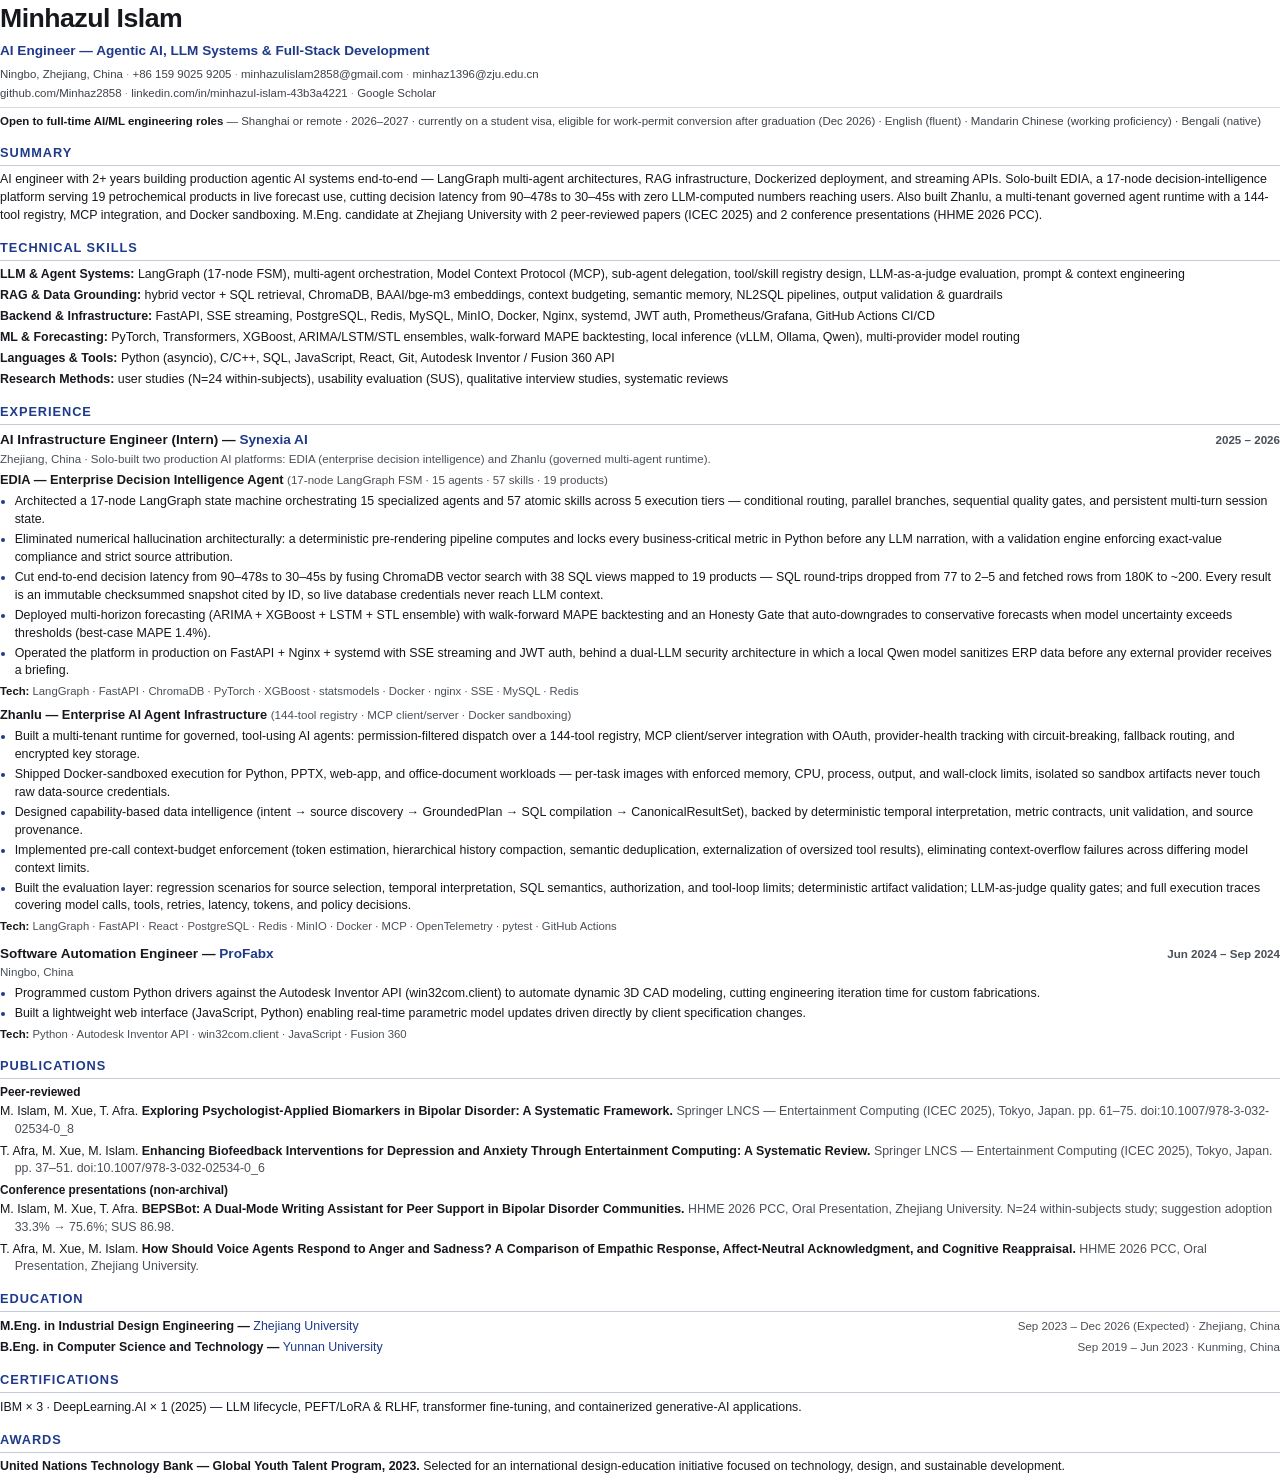
==== resume/Minhazul_Islam_Resume.html @ f7683e4e "Reposition portfolio from PhD applicant to AI Engineer (EN + ZH) Reframe the bilingual portfolio for" ====
<!DOCTYPE html>
<html lang="en">
<head>
<meta charset="UTF-8" />
<title>Minhazul Islam — AI Engineer</title>
<style>
  @page { size: A4; margin: 13mm 14mm 12mm 14mm; }

  * { box-sizing: border-box; }

  html {
    font-family: "Helvetica Neue", Helvetica, Arial, sans-serif;
    font-size: 9.3pt;
    line-height: 1.42;
    color: #16181d;
  }
  body { margin: 0; }

  /* ---------- header ---------- */
  .name {
    font-size: 20pt;
    font-weight: 700;
    letter-spacing: -0.4pt;
    margin: 0 0 2pt;
  }
  .tagline {
    font-size: 10.2pt;
    font-weight: 600;
    color: #1f3a8a;
    margin: 0 0 5pt;
  }
  .contact {
    font-size: 8.6pt;
    color: #3d4249;
    margin: 0 0 2pt;
  }
  .contact span + span::before { content: "  ·  "; color: #9aa1a9; }
  .contact a { color: #3d4249; text-decoration: none; }
  .status {
    font-size: 8.6pt;
    color: #3d4249;
    margin: 4pt 0 0;
    padding-top: 4pt;
    border-top: 0.6pt solid #d7dbe0;
  }
  .status strong { color: #16181d; }

  /* ---------- sections ---------- */
  h2 {
    font-size: 9.6pt;
    font-weight: 700;
    letter-spacing: 0.7pt;
    text-transform: uppercase;
    color: #1f3a8a;
    margin: 11pt 0 4pt;
    padding-bottom: 2pt;
    border-bottom: 0.8pt solid #c3cbd6;
    page-break-after: avoid;
  }

  /* keep blocks intact across page breaks */
  .proj, .pub, .edu, .job-head, .pub-group, .plain { page-break-inside: avoid; }
  p { margin: 0 0 4pt; }

  /* ---------- skills ---------- */
  .skills p { margin: 0 0 2.5pt; }
  .skills b { color: #16181d; }

  /* ---------- experience ---------- */
  .job { margin-bottom: 7pt; }
  .job-head {
    display: flex;
    justify-content: space-between;
    align-items: baseline;
    gap: 8pt;
  }
  .job-title { font-size: 10.2pt; font-weight: 700; }
  .job-title em { font-style: normal; font-weight: 600; color: #1f3a8a; }
  .job-when { font-size: 8.7pt; font-weight: 600; color: #4a5057; white-space: nowrap; }
  .job-sub { font-size: 8.7pt; color: #4a5057; margin: 1pt 0 3pt; }

  .proj { margin: 0 0 5pt; }
  .proj-name { font-weight: 700; font-size: 9.6pt; margin: 0 0 3pt; }
  .proj-name em {
    font-style: normal;
    font-weight: 500;
    color: #4a5057;
    font-size: 8.7pt;
  }

  ul { margin: 0; padding-left: 11pt; }
  li { margin: 0 0 2pt; }
  li::marker { color: #1f3a8a; }

  .tech {
    font-size: 8.5pt;
    color: #4a5057;
    margin: 2.5pt 0 0;
  }
  .tech b { color: #16181d; }

  /* ---------- publications ---------- */
  .pub-group { font-weight: 700; font-size: 8.9pt; margin: 3pt 0 2pt; }
  .pub { margin: 0 0 3pt; padding-left: 11pt; text-indent: -11pt; }
  .pub .venue { color: #4a5057; }
  .pub .doi { color: #4a5057; }

  /* ---------- education ---------- */
  .edu {
    display: flex;
    justify-content: space-between;
    align-items: baseline;
    gap: 8pt;
    margin-bottom: 3pt;
  }
  .edu-deg { font-weight: 700; }
  .edu-deg span { font-weight: 500; color: #1f3a8a; }
  .edu-when { font-size: 8.7pt; color: #4a5057; white-space: nowrap; }

  .plain { margin: 0 0 3pt; }
  .award-title { font-weight: 700; }
</style>
</head>
<body>

  <header>
    <h1 class="name">Minhazul Islam</h1>
    <p class="tagline">AI Engineer — Agentic AI, LLM Systems &amp; Full-Stack Development</p>
    <p class="contact">
      <span>Ningbo, Zhejiang, China</span>
      <span>+86 159 9025 9205</span>
      <span><a href="mailto:minhazulislam2858@gmail.com">minhazulislam2858@gmail.com</a></span>
      <span><a href="mailto:minhaz1396@zju.edu.cn">minhaz1396@zju.edu.cn</a></span>
    </p>
    <p class="contact">
      <span><a href="https://github.com/Minhaz2858">github.com/Minhaz2858</a></span>
      <span><a href="https://www.linkedin.com/in/minhazul-islam-43b3a4221/">linkedin.com/in/minhazul-islam-43b3a4221</a></span>
      <span><a href="https://scholar.google.com/citations?hl=en&amp;view_op=search_authors&amp;mauthors=Minhazul+Islam">Google Scholar</a></span>
    </p>
    <p class="status">
      <strong>Open to full-time AI/ML engineering roles</strong> — Shanghai or remote · 2026–2027 ·
      currently on a student visa, eligible for work-permit conversion after graduation (Dec 2026) ·
      English (fluent) · Mandarin Chinese (working proficiency) · Bengali (native)
    </p>
  </header>

  <h2>Summary</h2>
  <p>
    AI engineer with 2+ years building production agentic AI systems end-to-end — LangGraph multi-agent
    architectures, RAG infrastructure, Dockerized deployment, and streaming APIs. Solo-built EDIA, a 17-node
    decision-intelligence platform serving 19 petrochemical products in live forecast use, cutting decision
    latency from 90–478s to 30–45s with zero LLM-computed numbers reaching users. Also built Zhanlu, a
    multi-tenant governed agent runtime with a 144-tool registry, MCP integration, and Docker sandboxing.
    M.Eng. candidate at Zhejiang University with 2 peer-reviewed papers (ICEC 2025) and 2 conference
    presentations (HHME 2026 PCC).
  </p>

  <h2>Technical Skills</h2>
  <div class="skills">
    <p><b>LLM &amp; Agent Systems:</b> LangGraph (17-node FSM), multi-agent orchestration, Model Context Protocol (MCP), sub-agent delegation, tool/skill registry design, LLM-as-a-judge evaluation, prompt &amp; context engineering</p>
    <p><b>RAG &amp; Data Grounding:</b> hybrid vector + SQL retrieval, ChromaDB, BAAI/bge-m3 embeddings, context budgeting, semantic memory, NL2SQL pipelines, output validation &amp; guardrails</p>
    <p><b>Backend &amp; Infrastructure:</b> FastAPI, SSE streaming, PostgreSQL, Redis, MySQL, MinIO, Docker, Nginx, systemd, JWT auth, Prometheus/Grafana, GitHub Actions CI/CD</p>
    <p><b>ML &amp; Forecasting:</b> PyTorch, Transformers, XGBoost, ARIMA/LSTM/STL ensembles, walk-forward MAPE backtesting, local inference (vLLM, Ollama, Qwen), multi-provider model routing</p>
    <p><b>Languages &amp; Tools:</b> Python (asyncio), C/C++, SQL, JavaScript, React, Git, Autodesk Inventor / Fusion 360 API</p>
    <p><b>Research Methods:</b> user studies (N=24 within-subjects), usability evaluation (SUS), qualitative interview studies, systematic reviews</p>
  </div>

  <h2>Experience</h2>

  <div class="job">
    <div class="job-head">
      <div class="job-title">AI Infrastructure Engineer (Intern) — <em>Synexia AI</em></div>
      <div class="job-when">2025 – 2026</div>
    </div>
    <p class="job-sub">Zhejiang, China · Solo-built two production AI platforms: EDIA (enterprise decision intelligence) and Zhanlu (governed multi-agent runtime).</p>

    <div class="proj">
      <p class="proj-name">EDIA — Enterprise Decision Intelligence Agent <em>(17-node LangGraph FSM · 15 agents · 57 skills · 19 products)</em></p>
      <ul>
        <li>Architected a 17-node LangGraph state machine orchestrating 15 specialized agents and 57 atomic skills across 5 execution tiers — conditional routing, parallel branches, sequential quality gates, and persistent multi-turn session state.</li>
        <li>Eliminated numerical hallucination architecturally: a deterministic pre-rendering pipeline computes and locks every business-critical metric in Python before any LLM narration, with a validation engine enforcing exact-value compliance and strict source attribution.</li>
        <li>Cut end-to-end decision latency from 90–478s to 30–45s by fusing ChromaDB vector search with 38 SQL views mapped to 19 products — SQL round-trips dropped from 77 to 2–5 and fetched rows from 180K to ~200. Every result is an immutable checksummed snapshot cited by ID, so live database credentials never reach LLM context.</li>
        <li>Deployed multi-horizon forecasting (ARIMA + XGBoost + LSTM + STL ensemble) with walk-forward MAPE backtesting and an Honesty Gate that auto-downgrades to conservative forecasts when model uncertainty exceeds thresholds (best-case MAPE 1.4%).</li>
        <li>Operated the platform in production on FastAPI + Nginx + systemd with SSE streaming and JWT auth, behind a dual-LLM security architecture in which a local Qwen model sanitizes ERP data before any external provider receives a briefing.</li>
      </ul>
      <p class="tech"><b>Tech:</b> LangGraph · FastAPI · ChromaDB · PyTorch · XGBoost · statsmodels · Docker · nginx · SSE · MySQL · Redis</p>
    </div>

    <div class="proj">
      <p class="proj-name">Zhanlu — Enterprise AI Agent Infrastructure <em>(144-tool registry · MCP client/server · Docker sandboxing)</em></p>
      <ul>
        <li>Built a multi-tenant runtime for governed, tool-using AI agents: permission-filtered dispatch over a 144-tool registry, MCP client/server integration with OAuth, provider-health tracking with circuit-breaking, fallback routing, and encrypted key storage.</li>
        <li>Shipped Docker-sandboxed execution for Python, PPTX, web-app, and office-document workloads — per-task images with enforced memory, CPU, process, output, and wall-clock limits, isolated so sandbox artifacts never touch raw data-source credentials.</li>
        <li>Designed capability-based data intelligence (intent → source discovery → GroundedPlan → SQL compilation → CanonicalResultSet), backed by deterministic temporal interpretation, metric contracts, unit validation, and source provenance.</li>
        <li>Implemented pre-call context-budget enforcement (token estimation, hierarchical history compaction, semantic deduplication, externalization of oversized tool results), eliminating context-overflow failures across differing model context limits.</li>
        <li>Built the evaluation layer: regression scenarios for source selection, temporal interpretation, SQL semantics, authorization, and tool-loop limits; deterministic artifact validation; LLM-as-judge quality gates; and full execution traces covering model calls, tools, retries, latency, tokens, and policy decisions.</li>
      </ul>
      <p class="tech"><b>Tech:</b> LangGraph · FastAPI · React · PostgreSQL · Redis · MinIO · Docker · MCP · OpenTelemetry · pytest · GitHub Actions</p>
    </div>
  </div>

  <div class="job">
    <div class="job-head">
      <div class="job-title">Software Automation Engineer — <em>ProFabx</em></div>
      <div class="job-when">Jun 2024 – Sep 2024</div>
    </div>
    <p class="job-sub">Ningbo, China</p>
    <ul>
      <li>Programmed custom Python drivers against the Autodesk Inventor API (win32com.client) to automate dynamic 3D CAD modeling, cutting engineering iteration time for custom fabrications.</li>
      <li>Built a lightweight web interface (JavaScript, Python) enabling real-time parametric model updates driven directly by client specification changes.</li>
    </ul>
    <p class="tech"><b>Tech:</b> Python · Autodesk Inventor API · win32com.client · JavaScript · Fusion 360</p>
  </div>

  <h2>Publications</h2>
  <p class="pub-group">Peer-reviewed</p>
  <p class="pub">M. Islam, M. Xue, T. Afra. <b>Exploring Psychologist-Applied Biomarkers in Bipolar Disorder: A Systematic Framework.</b> <span class="venue">Springer LNCS — Entertainment Computing (ICEC 2025), Tokyo, Japan. pp. 61–75.</span> <span class="doi">doi:10.1007/978-3-032-02534-0_8</span></p>
  <p class="pub">T. Afra, M. Xue, M. Islam. <b>Enhancing Biofeedback Interventions for Depression and Anxiety Through Entertainment Computing: A Systematic Review.</b> <span class="venue">Springer LNCS — Entertainment Computing (ICEC 2025), Tokyo, Japan. pp. 37–51.</span> <span class="doi">doi:10.1007/978-3-032-02534-0_6</span></p>
  <p class="pub-group">Conference presentations (non-archival)</p>
  <p class="pub">M. Islam, M. Xue, T. Afra. <b>BEPSBot: A Dual-Mode Writing Assistant for Peer Support in Bipolar Disorder Communities.</b> <span class="venue">HHME 2026 PCC, Oral Presentation, Zhejiang University.</span> <span class="doi">N=24 within-subjects study; suggestion adoption 33.3% → 75.6%; SUS 86.98.</span></p>
  <p class="pub">T. Afra, M. Xue, M. Islam. <b>How Should Voice Agents Respond to Anger and Sadness? A Comparison of Empathic Response, Affect-Neutral Acknowledgment, and Cognitive Reappraisal.</b> <span class="venue">HHME 2026 PCC, Oral Presentation, Zhejiang University.</span></p>

  <h2>Education</h2>
  <div class="edu">
    <div class="edu-deg">M.Eng. in Industrial Design Engineering — <span>Zhejiang University</span></div>
    <div class="edu-when">Sep 2023 – Dec 2026 (Expected) · Zhejiang, China</div>
  </div>
  <div class="edu">
    <div class="edu-deg">B.Eng. in Computer Science and Technology — <span>Yunnan University</span></div>
    <div class="edu-when">Sep 2019 – Jun 2023 · Kunming, China</div>
  </div>

  <h2>Certifications</h2>
  <p class="plain">IBM × 3 · DeepLearning.AI × 1 (2025) — LLM lifecycle, PEFT/LoRA &amp; RLHF, transformer fine-tuning, and containerized generative-AI applications.</p>

  <h2>Awards</h2>
  <p class="plain"><span class="award-title">United Nations Technology Bank — Global Youth Talent Program, 2023.</span> Selected for an international design-education initiative focused on technology, design, and sustainable development.</p>

</body>
</html>
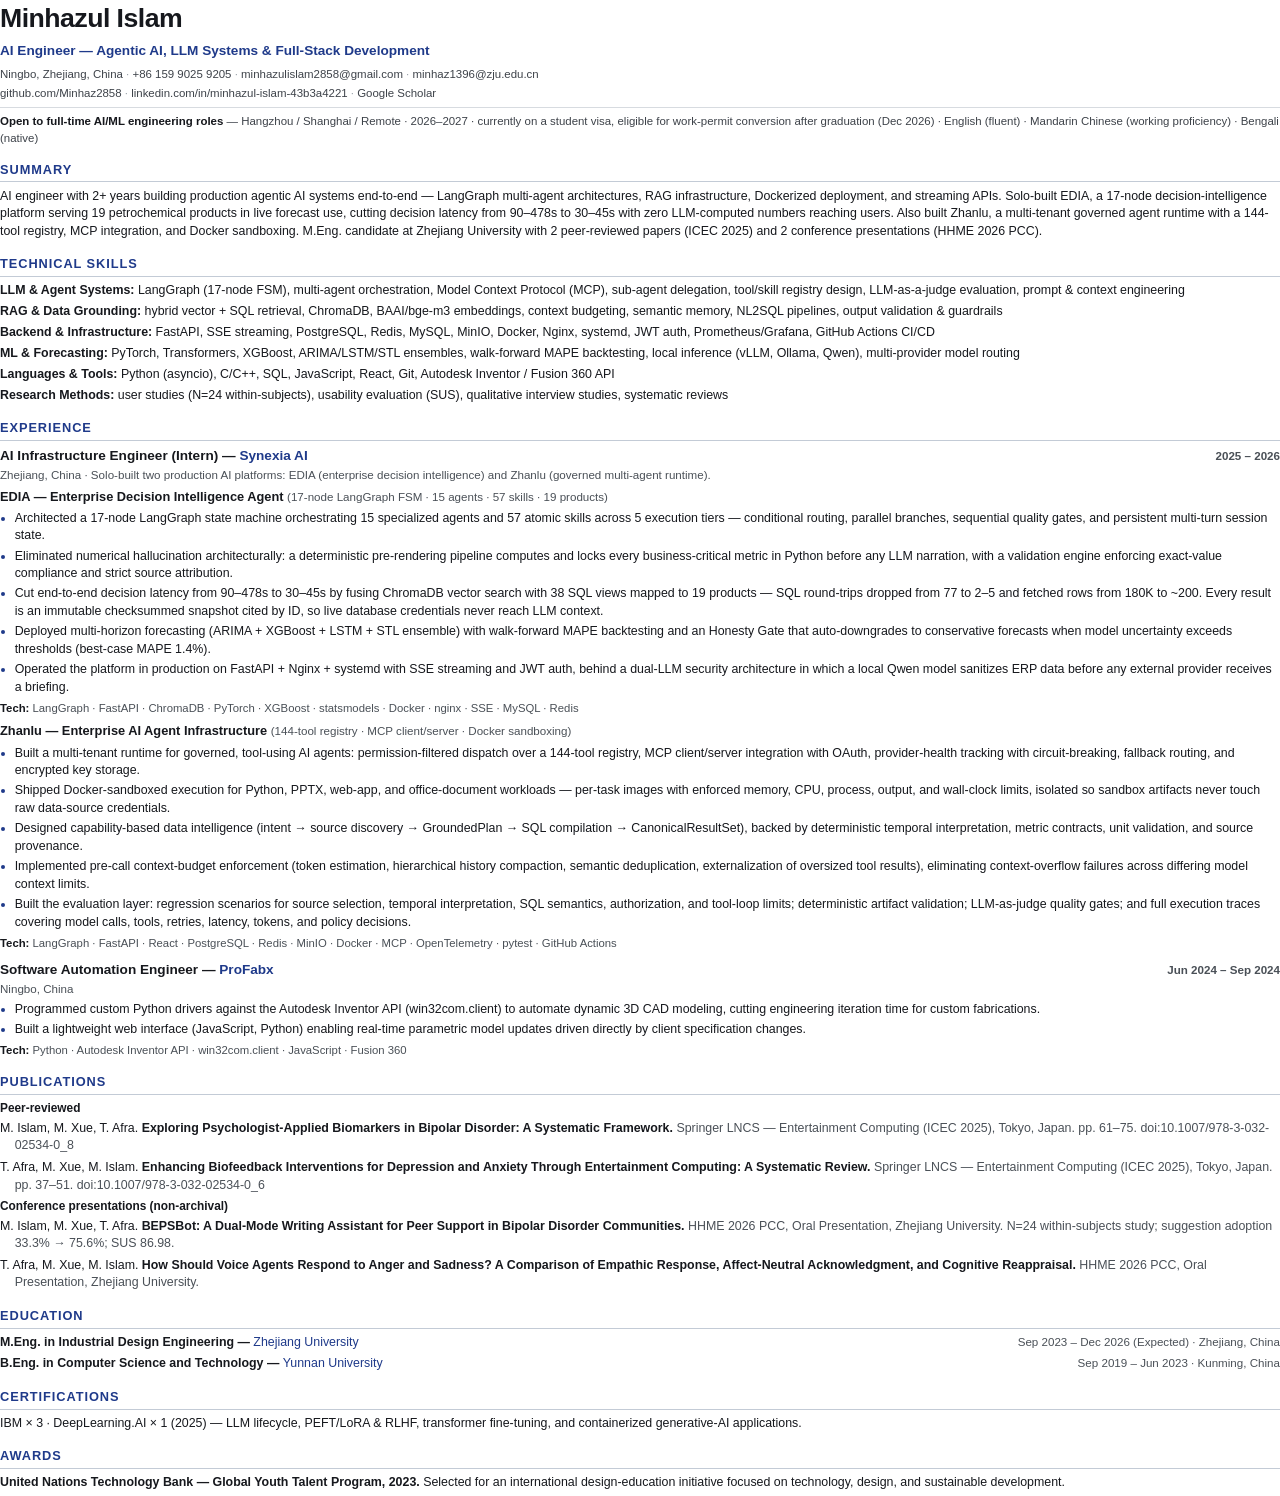
==== commit 5a096641: "Update location: Hangzhou primary (was Shanghai/Ningbo) across EN+ZH, meta, résumé; bump cache-bust" ====
--- a/resume/Minhazul_Islam_Resume.html
+++ b/resume/Minhazul_Islam_Resume.html
@@ -138,7 +138,7 @@
       <span><a href="https://scholar.google.com/citations?hl=en&amp;view_op=search_authors&amp;mauthors=Minhazul+Islam">Google Scholar</a></span>
     </p>
     <p class="status">
-      <strong>Open to full-time AI/ML engineering roles</strong> — Shanghai or remote · 2026–2027 ·
+      <strong>Open to full-time AI/ML engineering roles</strong> — Hangzhou / Shanghai / Remote · 2026–2027 ·
       currently on a student visa, eligible for work-permit conversion after graduation (Dec 2026) ·
       English (fluent) · Mandarin Chinese (working proficiency) · Bengali (native)
     </p>
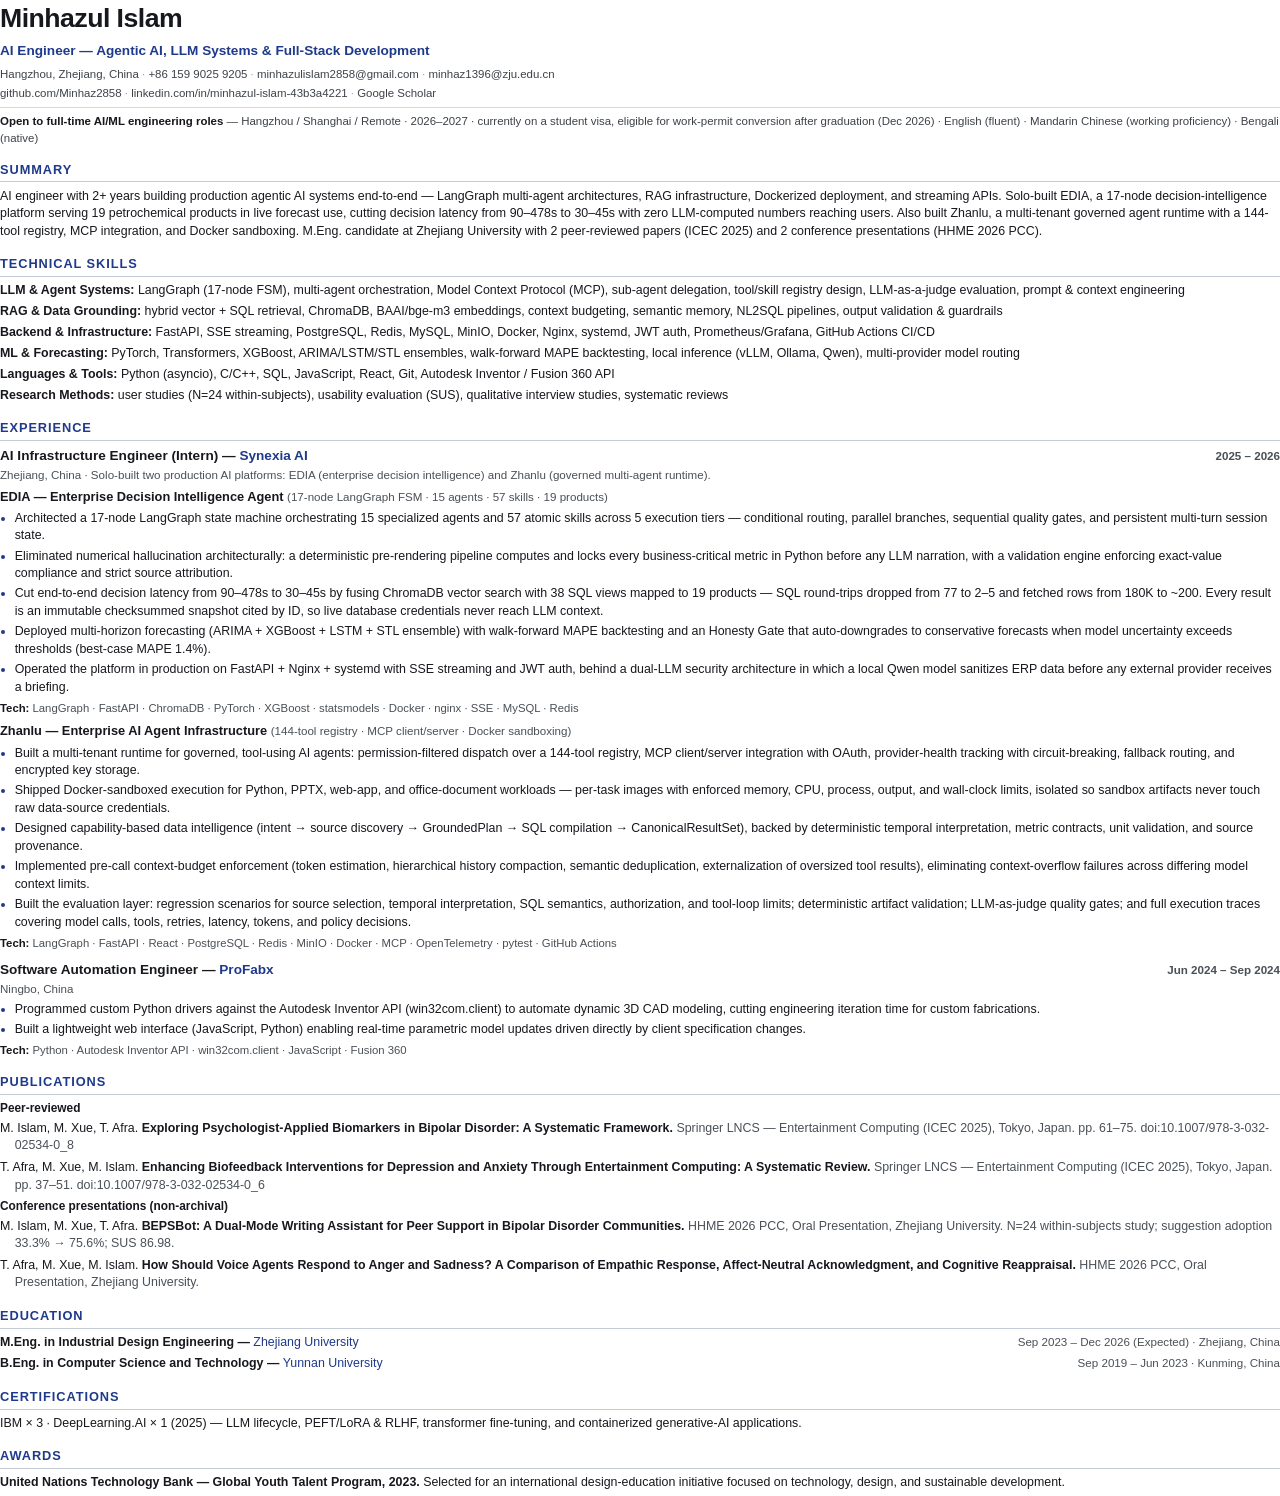
==== commit 93f14f94: "CV PDF: Hangzhou primary location (regenerated from updated HTML)" ====
--- a/resume/Minhazul_Islam_Resume.html
+++ b/resume/Minhazul_Islam_Resume.html
@@ -127,7 +127,7 @@
     <h1 class="name">Minhazul Islam</h1>
     <p class="tagline">AI Engineer — Agentic AI, LLM Systems &amp; Full-Stack Development</p>
     <p class="contact">
-      <span>Ningbo, Zhejiang, China</span>
+      <span>Hangzhou, Zhejiang, China</span>
       <span>+86 159 9025 9205</span>
       <span><a href="mailto:minhazulislam2858@gmail.com">minhazulislam2858@gmail.com</a></span>
       <span><a href="mailto:minhaz1396@zju.edu.cn">minhaz1396@zju.edu.cn</a></span>
